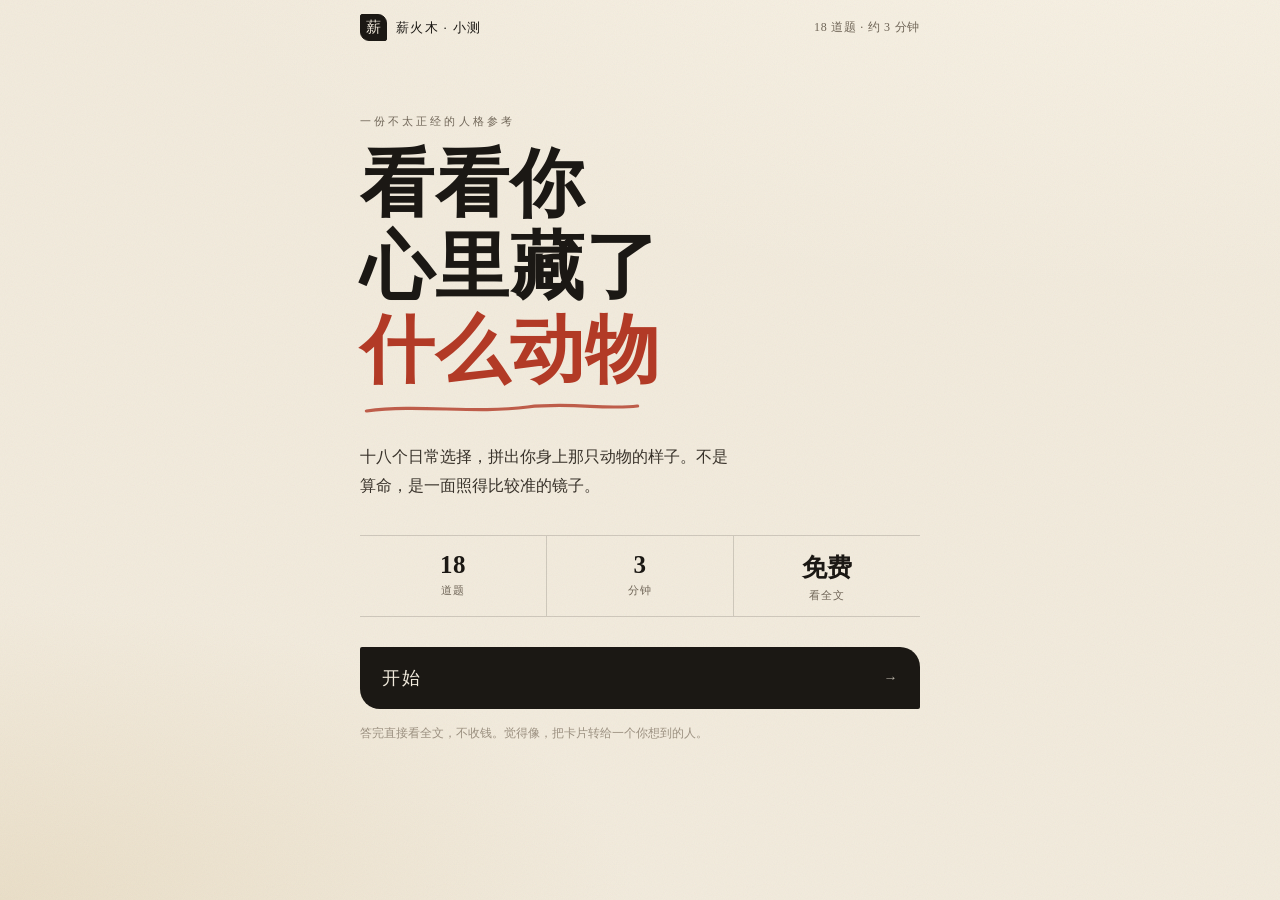
==== index.html @ 90b942be "static animal persona site" ====
<!doctype html>
<html lang="zh-CN">
<head>
<meta charset="utf-8">
<meta name="viewport" content="width=device-width,initial-scale=1,viewport-fit=cover">
<meta name="theme-color" content="#f2ebdd">
<title>看看你心里藏了什么动物</title>
<meta name="description" content="十八个日常选择，拼出你心里那只动物的样子。免费测，三分钟出结果。">
<meta property="og:type" content="website">
<meta property="og:site_name" content="薪火木 · 小测">
<meta property="og:title" content="看看你心里藏了什么动物">
<meta property="og:description" content="十八个日常选择，拼出你心里那只动物的样子。免费测，三分钟出结果。">
<meta property="og:image" content="https://assss07.github.io/animal-persona/og/jpg/default.jpg">
<meta property="og:image:width" content="600">
<meta property="og:image:height" content="800">
<link rel="stylesheet" href="app.css">
<link rel="icon" href="data:image/svg+xml,%3Csvg xmlns='http://www.w3.org/2000/svg' viewBox='0 0 64 64'%3E%3Crect width='64' height='64' fill='%23f2ebdd'/%3E%3Ctext x='32' y='46' font-size='40' text-anchor='middle' fill='%23b23a26'%3E兽%3C/text%3E%3C/svg%3E">
</head>
<body>
<div class="grain"></div>
<div class="bgchar" aria-hidden="true">兽</div>

<header class="topbar">
  <a class="brand" href="./" onclick="App.home(event)">
    <span class="brand-mark">薪</span>
    <span class="brand-name">薪火木 · 小测</span>
  </a>
  <span class="topbar-note" id="topnote">18 道题 · 约 3 分钟</span>
</header>

<main id="stage">

  <!-- 首屏 -->
  <section class="screen is-active" id="screen-intro">
    <p class="eyebrow">一份不太正经的人格参考</p>
    <h1 class="hero-title">
      看看你<br>
      心里藏了<br>
      <span class="ink-red">什么动物</span>
    </h1>
    <svg class="brush-line" viewBox="0 0 240 14" preserveAspectRatio="none" aria-hidden="true">
      <path d="M4 9 C48 2 96 12 142 5 C178 0 210 8 236 4" fill="none" stroke="currentColor" stroke-width="3.2" stroke-linecap="round"/>
    </svg>
    <p class="lede">十八个日常选择，拼出你身上那只动物的样子。不是算命，是一面照得比较准的镜子。</p>

    <div class="intro-meta">
      <div><b>18</b><span>道题</span></div>
      <div><b>3</b><span>分钟</span></div>
      <div><b id="meta-price-num">0.99</b><span id="meta-price-label">元看全文</span></div>
    </div>

    <button class="ink-btn" id="btn-start">
      <span>开始</span>
      <i>→</i>
    </button>
    <p class="tiny" id="intro-tiny">答完先看半份，觉得像再付。付完能保存，也能分享。</p>
  </section>

  <!-- 答题 -->
  <section class="screen" id="screen-quiz">
    <div class="quiz-head">
      <button class="back-btn" id="btn-back" aria-label="上一题">←</button>
      <div class="progress-wrap">
        <div class="progress-track"><i id="progress-fill"></i></div>
        <div class="progress-num"><b id="q-index">01</b><span>/ 18</span></div>
      </div>
    </div>
    <div class="q-body" id="q-body">
      <p class="q-kicker" id="q-kicker">第 1 题</p>
      <h2 class="q-text" id="q-text"></h2>
      <div class="options" id="options"></div>
    </div>
    <p class="quiz-hint">凭第一反应选，别想太久。</p>
  </section>

  <!-- 锁定预览 -->
  <section class="screen" id="screen-preview">
    <p class="eyebrow center">你心里那只动物是</p>
    <div class="animal-seal" id="preview-seal">
      <span id="preview-char">狼</span>
    </div>
    <h2 class="animal-name" id="preview-name">狼</h2>
    <p class="animal-hook" id="preview-hook"></p>
    <div class="traits" id="preview-traits"></div>

    <div class="locked-block">
      <div class="locked-fade" aria-hidden="true">
        <p>你进门时不一定先说话，但会先看一圈：谁和谁一伙，谁在硬撑。熟的人知道，你一旦认了，就很少往后退。</p>
        <p>你在意的东西，多半和这两件事有关。人多的时候你不怯场，可热闹散了，你需要一段谁也别找你的时间。</p>
        <p>容易卡住你的地方，也在这里。你不太争那个说了算的位置，别人定，你配合。</p>
      </div>
      <div class="locked-cover">
        <span class="lock-ico">◍</span>
        <b>完整报告锁住了</b>
        <span>五维分数 · 四段解读 · 专属金句</span>
      </div>
    </div>

    <button class="ink-btn" id="btn-unlock">
      <span>解锁完整报告</span>
      <i>¥0.99</i>
    </button>
    <button class="text-btn" id="btn-unlock-code">我有解锁码</button>
    <p class="tiny center" id="preview-note">演示环境可模拟支付，不会真扣钱。</p>
  </section>

  <!-- 完整报告 -->
  <section class="screen" id="screen-report">
    <p class="eyebrow center">你的动物</p>
    <div class="report-hero">
      <span class="report-char" id="report-char">狼</span>
      <div class="report-hero-meta">
        <h2 id="report-name">狼</h2>
        <p id="report-hook"></p>
      </div>
    </div>
    <div class="traits" id="report-traits"></div>

    <div class="radar-wrap">
      <canvas id="radar" width="640" height="560"></canvas>
      <p class="radar-cap">五维倾向 · 不是评分，是你把力气花在哪</p>
    </div>

    <div class="report-body" id="report-body"></div>

    <p class="contrast" id="report-contrast"></p>
    <p class="secondary-line" id="report-secondary"></p>

    <div class="quote-card" id="quote-card">
      <span class="quote-mark">“</span>
      <p id="report-quote"></p>
      <span class="quote-sign" id="quote-sign">狼 · 动物人格</span>
    </div>

    <div class="report-actions">
      <button class="ink-btn" id="btn-save-card">
        <span>保存分享卡</span><i>↓</i>
      </button>
      <button class="ghost-btn" id="btn-share">复制链接发给朋友</button>
      <button class="ghost-btn" id="btn-copy">复制这句话</button>
      <button class="text-btn" id="btn-retest">再测一次</button>
    </div>
    <p class="disclaimer" id="report-disclaimer">这是一份性格倾向参考，不构成专业评估。</p>
  </section>
</main>

<!-- 解锁弹层 -->
<div class="sheet-mask" id="sheet-mask" hidden>
  <div class="sheet" role="dialog" aria-modal="true" aria-labelledby="sheet-title">
    <button class="sheet-close" id="sheet-close" aria-label="关闭">×</button>
    <p class="eyebrow">完整报告</p>
    <h3 id="sheet-title">解锁前，确认一下</h3>
    <p class="sheet-copy">四段解读、五维图、专属金句，付完就能看，刷新也还在。</p>
    <div class="price-row"><b>¥0.99</b><span>一次买断 · 不订阅</span></div>
    <a class="ink-btn buy-btn" id="btn-buy" href="#" target="_blank" rel="noopener" hidden><span>去下单</span><i>¥0.99</i></a>
    <button class="ink-btn" id="btn-demo-pay"><span>模拟支付</span><i>演示</i></button>
    <div class="code-row">
      <input id="unlock-code" type="text" inputmode="text" placeholder="输入解锁码" autocomplete="off">
      <button id="btn-code-submit">解锁</button>
    </div>
    <p class="tiny center" id="sheet-note">演示环境不会真扣钱。正式收款需要接店铺或商户通道。</p>
  </div>
</div>

<div class="share-tip" id="share-tip" hidden>
  <div class="share-tip-card">
    <p class="tip-kicker">链接已复制</p>
    <h4>点右上角 ··· 发给朋友</h4>
    <p class="tip-copy">微信里没法直接调起分享，用右上角菜单里的「发送给朋友」。</p>
    <button class="ghost-btn" id="share-tip-close">知道了</button>
  </div>
</div>

<div class="img-tip" id="img-tip" hidden>
  <div class="img-tip-card">
    <p class="tip-kicker">长按图片保存</p>
    <img id="img-tip-img" alt="分享卡">
    <p class="tip-copy">微信里不能直接下载，长按这张图，选「保存图片」，就能发朋友圈或发给朋友。</p>
    <button class="ghost-btn" id="img-tip-close">知道了</button>
  </div>
</div>

<div class="toast" id="toast" role="status"></div>

<script src="engine.js"></script>
<script src="app.js"></script>
</body>
</html>
---- app.css ----
:root {
  --paper: #f2ebdd;
  --paper-2: #e9dfcc;
  --ink: #1b1814;
  --ink-soft: #38322a;
  --muted: #6f6557;
  --faint: #9b9080;
  --red: #b23a26;
  --red-soft: #cf6047;
  --line: rgba(27, 24, 20, .16);
  --serif: "Songti SC", "STSong", "Noto Serif SC", "Source Han Serif SC", "SimSun", serif;
  --sans: "PingFang SC", "Hiragino Sans GB", "Microsoft YaHei", sans-serif;
}

* { box-sizing: border-box; -webkit-tap-highlight-color: transparent; }

html, body { margin: 0; padding: 0; }

body {
  min-height: 100dvh;
  background:
    radial-gradient(120% 70% at 85% -10%, #f7f1e4 0%, rgba(247, 241, 228, 0) 60%),
    radial-gradient(90% 60% at 0% 100%, #eadfc9 0%, rgba(234, 223, 201, 0) 55%),
    var(--paper);
  color: var(--ink);
  font-family: var(--serif);
  -webkit-font-smoothing: antialiased;
  overflow-x: hidden;
}

.grain {
  position: fixed;
  inset: 0;
  pointer-events: none;
  z-index: 0;
  opacity: .28;
  background-image: url("data:image/svg+xml,%3Csvg xmlns='http://www.w3.org/2000/svg' width='160' height='160'%3E%3Cfilter id='n'%3E%3CfeTurbulence type='fractalNoise' baseFrequency='.9' numOctaves='3' stitchTiles='stitch'/%3E%3C/filter%3E%3Crect width='160' height='160' filter='url(%23n)' opacity='.22'/%3E%3C/svg%3E");
  mix-blend-mode: multiply;
}

.bgchar {
  position: fixed;
  top: 46%;
  right: -7vw;
  transform: translateY(-50%);
  writing-mode: vertical-rl;
  font-size: 66vh;
  line-height: 1;
  color: transparent;
  -webkit-text-stroke: 1px rgba(27, 24, 20, .07);
  opacity: .38;
  pointer-events: none;
  z-index: 0;
  user-select: none;
}

.topbar {
  position: relative;
  z-index: 3;
  display: flex;
  align-items: center;
  justify-content: space-between;
  gap: 12px;
  padding: calc(14px + env(safe-area-inset-top)) 22px 10px;
  max-width: 560px;
  margin: 0 auto;
}

.brand {
  display: inline-flex;
  align-items: center;
  gap: 9px;
  color: inherit;
  text-decoration: none;
}

.brand-mark {
  display: grid;
  place-items: center;
  width: 27px;
  height: 27px;
  border: 1px solid var(--ink);
  border-radius: 2px 9px 2px 9px;
  font-size: 15px;
  line-height: 1;
  background: var(--ink);
  color: var(--paper);
}

.brand-name { font-size: 13px; letter-spacing: .1em; }

.topbar-note { font-size: 12px; color: var(--muted); letter-spacing: .06em; }

main {
  position: relative;
  z-index: 2;
  max-width: 560px;
  margin: 0 auto;
  padding: 0 24px calc(56px + env(safe-area-inset-bottom));
}

.screen { display: none; }
.screen.is-active { display: block; animation: rise .5s cubic-bezier(.22, .9, .3, 1) both; }

@keyframes rise {
  from { opacity: 0; transform: translateY(14px); }
  to { opacity: 1; transform: translateY(0); }
}

/* ---------- 首屏 ---------- */
#screen-intro { padding-top: clamp(28px, 9vh, 84px); }

.eyebrow {
  margin: 0 0 14px;
  font-size: 11px;
  letter-spacing: .28em;
  color: var(--muted);
  text-transform: uppercase;
}
.eyebrow.center { text-align: center; }

.hero-title {
  margin: 0;
  font-size: clamp(46px, 13.4vw, 74px);
  line-height: 1.12;
  font-weight: 600;
  letter-spacing: .015em;
}

.ink-red { color: var(--red); position: relative; }

.brush-line {
  display: block;
  width: min(64%, 280px);
  height: 14px;
  margin: 10px 0 0 2px;
  color: var(--red);
  opacity: .8;
}

.lede {
  margin: 26px 0 0;
  max-width: 23em;
  font-size: 16px;
  line-height: 1.85;
  color: var(--ink-soft);
}

.intro-meta {
  display: flex;
  gap: 0;
  margin: 34px 0 30px;
  border-top: 1px solid var(--line);
  border-bottom: 1px solid var(--line);
}

.intro-meta > div {
  flex: 1;
  padding: 15px 4px 13px;
  text-align: center;
  border-right: 1px solid var(--line);
}
.intro-meta > div:last-child { border-right: 0; }
.intro-meta b { display: block; font-size: 25px; font-weight: 600; letter-spacing: .02em; }
.intro-meta span { display: block; margin-top: 4px; font-size: 11px; color: var(--muted); letter-spacing: .08em; }

.ink-btn {
  display: flex;
  align-items: center;
  justify-content: space-between;
  gap: 16px;
  width: 100%;
  padding: 19px 22px;
  border: 0;
  border-radius: 2px 20px 2px 20px;
  background: var(--ink);
  color: var(--paper);
  font-family: var(--serif);
  font-size: 18px;
  letter-spacing: .1em;
  cursor: pointer;
  transition: transform .18s ease, background .18s ease;
}
.ink-btn:hover { background: #2a251e; transform: translateY(-1px); }
.ink-btn:active { transform: translateY(1px); }
.ink-btn i { font-style: normal; font-size: 14px; opacity: .72; letter-spacing: .04em; }

.tiny {
  margin: 14px 0 0;
  font-size: 12px;
  line-height: 1.7;
  color: var(--faint);
}
.tiny.center { text-align: center; }

/* ---------- 答题 ---------- */
#screen-quiz { padding-top: 2vh; }

.quiz-head { display: flex; align-items: center; gap: 14px; margin-bottom: clamp(30px, 7vh, 62px); }

.back-btn {
  flex: none;
  width: 38px;
  height: 38px;
  border: 1px solid var(--line);
  border-radius: 50%;
  background: transparent;
  color: var(--ink);
  font-size: 17px;
  cursor: pointer;
}
.back-btn:disabled { opacity: .25; cursor: default; }

.progress-wrap { flex: 1; display: flex; align-items: center; gap: 14px; }
.progress-track { flex: 1; height: 2px; background: rgba(27, 24, 20, .13); overflow: hidden; }
.progress-track i { display: block; height: 100%; width: 0; background: var(--ink); transition: width .35s ease; }
.progress-num { display: flex; align-items: baseline; gap: 3px; font-variant-numeric: tabular-nums; }
.progress-num b { font-size: 21px; font-weight: 600; }
.progress-num span { font-size: 11px; color: var(--muted); }

.q-kicker { margin: 0 0 14px; font-size: 12px; letter-spacing: .22em; color: var(--red); }

.q-text {
  margin: 0 0 clamp(26px, 5vh, 42px);
  font-size: clamp(22px, 6vw, 27px);
  line-height: 1.6;
  font-weight: 600;
  letter-spacing: .01em;
}

.options { display: block; }

.opt {
  position: relative;
  display: flex;
  align-items: flex-start;
  gap: 14px;
  width: 100%;
  padding: 17px 2px 17px 0;
  border: 0;
  border-top: 1px solid var(--line);
  background: transparent;
  color: var(--ink);
  font-family: var(--serif);
  font-size: 16.5px;
  line-height: 1.6;
  text-align: left;
  cursor: pointer;
  transition: padding-left .18s ease, color .18s ease;
}
.opt:last-child { border-bottom: 1px solid var(--line); }
.opt:hover { padding-left: 8px; color: var(--red); }
.opt .num {
  flex: none;
  width: 24px;
  padding-top: 2px;
  font-family: var(--sans);
  font-size: 11px;
  color: var(--faint);
  letter-spacing: .05em;
}
.opt.chosen { color: var(--red); }
.opt.chosen .num { color: var(--red); }

.quiz-hint { margin-top: 26px; font-size: 12px; color: var(--faint); letter-spacing: .04em; }

/* ---------- 预览 ---------- */
#screen-preview { padding-top: clamp(12px, 3vh, 30px); text-align: center; }

.animal-seal {
  position: relative;
  display: grid;
  place-items: center;
  width: 172px;
  height: 172px;
  margin: 8px auto 0;
  border-radius: 50%;
  color: var(--ink);
}
.animal-seal::before {
  content: "";
  position: absolute;
  inset: 0;
  border: 1px solid rgba(178, 58, 38, .55);
  border-radius: 50%;
  transform: rotate(-4deg) scale(1.02);
}
.animal-seal::after {
  content: "";
  position: absolute;
  inset: 11px;
  border: 1px dashed rgba(27, 24, 20, .22);
  border-radius: 50%;
}
#preview-char {
  font-size: 92px;
  line-height: 1;
  font-weight: 600;
  position: relative;
  z-index: 1;
  writing-mode: vertical-rl;
  text-orientation: upright;
  white-space: nowrap;
  letter-spacing: .02em;
}

.animal-name { margin: 16px 0 0; font-size: 25px; letter-spacing: .18em; font-weight: 600; }

.animal-hook {
  margin: 12px auto 0;
  max-width: 18em;
  font-size: 18px;
  line-height: 1.7;
  color: var(--ink-soft);
}

.traits { display: flex; flex-wrap: wrap; justify-content: center; gap: 8px; margin: 20px 0 0; }
.traits span {
  padding: 6px 12px 7px;
  border: 1px solid var(--line);
  border-radius: 100px;
  font-size: 12.5px;
  color: var(--ink-soft);
  letter-spacing: .05em;
}

.locked-block {
  position: relative;
  margin: 30px 0 26px;
  padding: 22px 20px;
  border-top: 1px solid var(--line);
  border-bottom: 1px solid var(--line);
  text-align: left;
  overflow: hidden;
}
.locked-fade { filter: blur(3.2px); opacity: .5; user-select: none; }
.locked-fade p { margin: 0 0 12px; font-size: 15px; line-height: 1.9; color: var(--ink-soft); }
.locked-fade p:last-child { margin-bottom: 0; }

.locked-cover {
  position: absolute;
  inset: 0;
  display: flex;
  flex-direction: column;
  align-items: center;
  justify-content: center;
  gap: 7px;
  background: linear-gradient(180deg, rgba(242, 235, 221, .35), rgba(242, 235, 221, .92) 45%, var(--paper));
  text-align: center;
}
.locked-cover b { font-size: 17px; letter-spacing: .08em; }
.locked-cover span:last-child { font-size: 11.5px; color: var(--muted); letter-spacing: .06em; }
.lock-ico { font-size: 22px; color: var(--red); }

.text-btn {
  margin: 14px auto 0;
  padding: 6px;
  border: 0;
  background: transparent;
  color: var(--muted);
  font-family: var(--serif);
  font-size: 13px;
  letter-spacing: .06em;
  text-decoration: underline;
  text-underline-offset: 4px;
  cursor: pointer;
}

/* ---------- 报告 ---------- */
#screen-report { padding-top: clamp(10px, 3vh, 26px); }

.report-hero { display: flex; align-items: center; gap: 20px; margin-top: 4px; }
.report-char {
  flex: none;
  width: 112px;
  height: 112px;
  display: grid;
  place-items: center;
  border-radius: 50%;
  border: 1px solid rgba(178, 58, 38, .5);
  font-size: 58px;
  line-height: 1;
  color: var(--red);
  background: radial-gradient(circle at 35% 30%, rgba(255, 255, 255, .5), rgba(255, 255, 255, 0) 65%);
  writing-mode: vertical-rl;
  text-orientation: upright;
  white-space: nowrap;
  letter-spacing: .02em;
}
.report-hero-meta h2 { margin: 0; font-size: 30px; letter-spacing: .16em; font-weight: 600; }
.report-hero-meta p { margin: 9px 0 0; font-size: 15px; line-height: 1.65; color: var(--muted); }

.report-body { margin-top: 34px; }
.report-body section { margin: 0 0 30px; }
.report-body h3 {
  margin: 0 0 10px;
  font-size: 12px;
  font-weight: 500;
  letter-spacing: .22em;
  color: var(--red);
}
.report-body p {
  margin: 0;
  font-size: 16.5px;
  line-height: 2;
  color: var(--ink-soft);
  text-align: justify;
}
.report-body section:first-child p::first-letter {
  font-size: 2.6em;
  float: left;
  line-height: .92;
  padding: 4px 7px 0 0;
  color: var(--red);
}

.radar-wrap { margin: 26px 0 30px; }
#radar { display: block; width: 100%; height: auto; }
.radar-cap { margin: 2px 0 0; text-align: center; font-size: 11.5px; color: var(--faint); letter-spacing: .06em; }

.contrast {
  margin: 6px 0 0;
  padding: 18px 20px;
  border-left: 3px solid var(--red);
  background: rgba(255, 255, 255, .28);
  font-size: 16px;
  line-height: 1.8;
  color: var(--ink);
}
.secondary-line { margin: 12px 0 0; font-size: 13px; color: var(--muted); }

.quote-card {
  position: relative;
  margin: 34px 0 30px;
  padding: 38px 30px 30px;
  background: var(--ink);
  color: var(--paper);
  border-radius: 2px 26px 2px 26px;
  transform: rotate(-.5deg);
}
.quote-mark {
  position: absolute;
  top: 2px;
  left: 18px;
  font-size: 64px;
  line-height: 1;
  color: var(--red-soft);
  opacity: .85;
}
.quote-card p {
  position: relative;
  margin: 0;
  font-size: clamp(20px, 5.6vw, 25px);
  line-height: 1.65;
  letter-spacing: .04em;
}
.quote-sign { display: block; margin-top: 18px; font-size: 11px; color: rgba(242, 235, 221, .55); letter-spacing: .18em; }

.report-actions { display: grid; gap: 12px; }

.ghost-btn {
  width: 100%;
  padding: 15px;
  border: 1px solid var(--ink);
  border-radius: 14px 2px 14px 2px;
  background: transparent;
  color: var(--ink);
  font-family: var(--serif);
  font-size: 15px;
  letter-spacing: .08em;
  cursor: pointer;
}

.disclaimer {
  margin: 26px 0 0;
  text-align: center;
  font-size: 11px;
  line-height: 1.7;
  color: var(--faint);
}

/* ---------- 弹层 ---------- */
.sheet-mask {
  position: fixed;
  inset: 0;
  z-index: 20;
  display: flex;
  align-items: flex-end;
  justify-content: center;
  background: rgba(20, 17, 14, .45);
  backdrop-filter: blur(3px);
  padding: 0;
}
.sheet-mask[hidden] { display: none; }

.sheet {
  position: relative;
  width: 100%;
  max-width: 560px;
  max-height: 88dvh;
  overflow-y: auto;
  padding: 26px 24px calc(26px + env(safe-area-inset-bottom));
  background: var(--paper);
  border-radius: 22px 22px 0 0;
  box-shadow: 0 -18px 50px rgba(20, 17, 14, .25);
  animation: sheetUp .34s cubic-bezier(.22, .9, .3, 1) both;
}
@keyframes sheetUp { from { transform: translateY(40px); opacity: .4; } to { transform: translateY(0); opacity: 1; } }

.sheet h3 { margin: 0 0 10px; font-size: 21px; letter-spacing: .04em; }
.sheet-copy { margin: 0; font-size: 14px; line-height: 1.8; color: var(--muted); }
.sheet-close {
  position: absolute;
  top: 14px;
  right: 16px;
  width: 34px;
  height: 34px;
  border: 0;
  background: transparent;
  color: var(--muted);
  font-size: 26px;
  line-height: 1;
  cursor: pointer;
}

.price-row {
  display: flex;
  align-items: baseline;
  gap: 10px;
  margin: 22px 0 18px;
  padding: 16px 0;
  border-top: 1px solid var(--line);
  border-bottom: 1px solid var(--line);
}
.price-row b { font-size: 34px; font-weight: 600; }
.price-row span { font-size: 12px; color: var(--muted); }

.code-row { display: flex; gap: 8px; margin-top: 14px; }
.code-row input {
  flex: 1;
  min-width: 0;
  padding: 13px 14px;
  border: 1px solid var(--line);
  border-radius: 2px;
  background: rgba(255, 255, 255, .4);
  font-family: var(--sans);
  font-size: 15px;
  color: var(--ink);
  outline: none;
}
.code-row input:focus { border-color: var(--ink); }
.code-row button {
  flex: none;
  padding: 0 20px;
  border: 1px solid var(--ink);
  border-radius: 2px;
  background: transparent;
  font-family: var(--serif);
  font-size: 14px;
  color: var(--ink);
  cursor: pointer;
}

.ink-btn.buy-btn { text-decoration: none; box-sizing: border-box; }
.ink-btn.buy-btn[hidden] { display: none; }

/* ---------- 微信分享提示 ---------- */
.share-tip {
  position: fixed;
  inset: 0;
  z-index: 30;
  background: rgba(20, 17, 14, .62);
  backdrop-filter: blur(2px);
  display: flex;
  justify-content: flex-end;
  align-items: flex-start;
  padding: calc(18px + env(safe-area-inset-top)) 18px 0;
}
.share-tip[hidden] { display: none; }
.share-tip-card {
  position: relative;
  width: min(300px, 84vw);
  margin-top: 54px;
  padding: 20px 20px 18px;
  background: var(--paper);
  border-radius: 4px 18px 4px 18px;
  box-shadow: 0 18px 46px rgba(15, 12, 9, .3);
}
.share-tip-card::before {
  content: "";
  position: absolute;
  top: -10px;
  right: 34px;
  width: 18px;
  height: 18px;
  background: var(--paper);
  transform: rotate(45deg);
}
.tip-kicker {
  margin: 0 0 8px;
  font-size: 11px;
  letter-spacing: .16em;
  color: var(--red);
}
.share-tip-card h4 {
  margin: 0;
  font-family: var(--serif);
  font-size: 21px;
  font-weight: 600;
  letter-spacing: .04em;
}
.tip-copy {
  margin: 10px 0 16px;
  font-size: 13px;
  line-height: 1.75;
  color: var(--muted);
}
.share-tip-card .ghost-btn { padding: 12px; font-size: 14px; }


/* ---------- 长按保存提示（微信内） ---------- */
.img-tip {
  position: fixed;
  inset: 0;
  z-index: 35;
  background: rgba(20, 17, 14, .78);
  backdrop-filter: blur(3px);
  display: flex;
  align-items: center;
  justify-content: center;
  padding: calc(16px + env(safe-area-inset-top)) 16px calc(16px + env(safe-area-inset-bottom));
}
.img-tip[hidden] { display: none; }
.img-tip-card {
  width: min(340px, 92vw);
  max-height: 100%;
  overflow-y: auto;
  padding: 16px 16px 14px;
  background: var(--paper);
  border-radius: 4px 18px 4px 18px;
  box-shadow: 0 18px 46px rgba(15, 12, 9, .34);
}
.img-tip-card img {
  display: block;
  width: 100%;
  height: auto;
  margin: 2px 0 10px;
  border-radius: 3px;
  box-shadow: 0 8px 22px rgba(43, 34, 24, .16);
}
.img-tip-card .tip-copy { margin: 0 0 12px; text-align: center; }
.img-tip-card .ghost-btn { width: 100%; padding: 12px; font-size: 14px; }

/* ---------- toast ---------- */
.toast {
  position: fixed;
  left: 50%;
  bottom: calc(34px + env(safe-area-inset-bottom));
  z-index: 40;
  transform: translate(-50%, 16px);
  max-width: 78vw;
  padding: 11px 18px;
  border-radius: 100px;
  background: rgba(27, 24, 20, .93);
  color: var(--paper);
  font-size: 13px;
  letter-spacing: .04em;
  opacity: 0;
  pointer-events: none;
  transition: opacity .22s ease, transform .22s ease;
}
.toast.show { opacity: 1; transform: translate(-50%, 0); }

/* ---------- 桌面 ---------- */
@media (min-width: 760px) {
  main { padding-left: 0; padding-right: 0; }
  .topbar { padding-left: 0; padding-right: 0; }
  .sheet-mask { align-items: center; }
  .sheet { border-radius: 6px 26px 6px 26px; padding-bottom: 28px; }
  #screen-intro { padding-top: 7vh; }
}

@media (max-width: 380px) {
  main { padding-left: 20px; padding-right: 20px; }
  .topbar { padding-left: 18px; padding-right: 18px; }
  .report-char { width: 92px; height: 92px; font-size: 48px; }
  .report-hero { gap: 14px; }
  .intro-meta b { font-size: 22px; }
}

@media (prefers-reduced-motion: reduce) {
  *, *::before, *::after { animation-duration: .01ms !important; transition-duration: .01ms !important; }
}
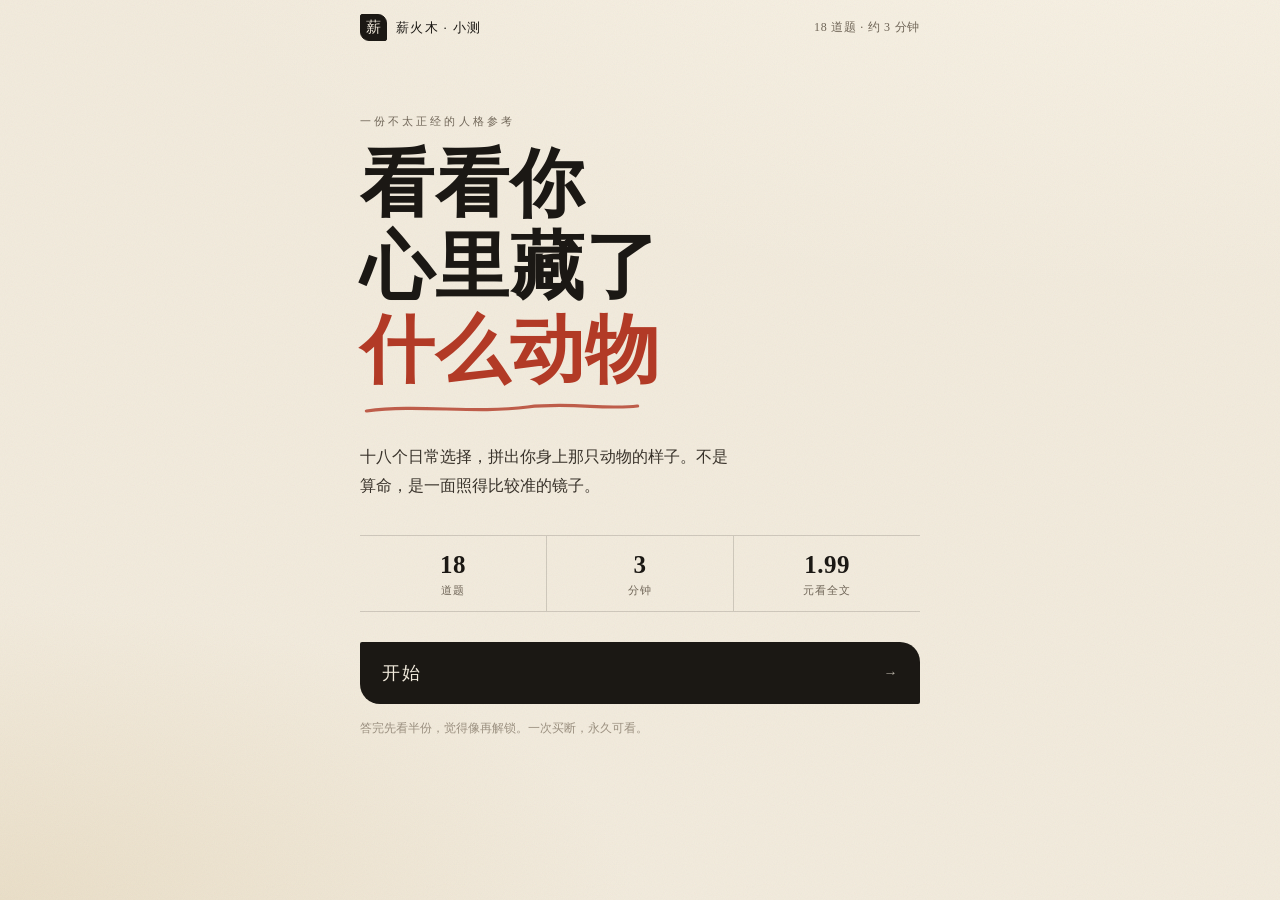
==== commit 082c36d5: "付费墙：1.99 解锁完整报告，离线解锁码" ====
--- a/index.html
+++ b/index.html
@@ -46,14 +46,14 @@
     <div class="intro-meta">
       <div><b>18</b><span>道题</span></div>
       <div><b>3</b><span>分钟</span></div>
-      <div><b id="meta-price-num">0.99</b><span id="meta-price-label">元看全文</span></div>
+      <div><b id="meta-price-num">1.99</b><span id="meta-price-label">元看全文</span></div>
     </div>
 
     <button class="ink-btn" id="btn-start">
       <span>开始</span>
       <i>→</i>
     </button>
-    <p class="tiny" id="intro-tiny">答完先看半份，觉得像再付。付完能保存，也能分享。</p>
+    <p class="tiny" id="intro-tiny">答完先看半份，觉得像再解锁。一次买断，永久可看。</p>
   </section>
 
   <!-- 答题 -->
@@ -84,7 +84,7 @@
     <div class="traits" id="preview-traits"></div>
 
     <div class="locked-block">
-      <div class="locked-fade" aria-hidden="true">
+      <div class="locked-fade" id="locked-fade" aria-hidden="true">
         <p>你进门时不一定先说话，但会先看一圈：谁和谁一伙，谁在硬撑。熟的人知道，你一旦认了，就很少往后退。</p>
         <p>你在意的东西，多半和这两件事有关。人多的时候你不怯场，可热闹散了，你需要一段谁也别找你的时间。</p>
         <p>容易卡住你的地方，也在这里。你不太争那个说了算的位置，别人定，你配合。</p>
@@ -98,10 +98,10 @@
 
     <button class="ink-btn" id="btn-unlock">
       <span>解锁完整报告</span>
-      <i>¥0.99</i>
+      <i id="unlock-price">¥1.99</i>
     </button>
     <button class="text-btn" id="btn-unlock-code">我有解锁码</button>
-    <p class="tiny center" id="preview-note">演示环境可模拟支付，不会真扣钱。</p>
+    <p class="tiny center" id="preview-note">一次买断，不订阅。</p>
   </section>
 
   <!-- 完整报告 -->
@@ -151,14 +151,14 @@
     <p class="eyebrow">完整报告</p>
     <h3 id="sheet-title">解锁前，确认一下</h3>
     <p class="sheet-copy">四段解读、五维图、专属金句，付完就能看，刷新也还在。</p>
-    <div class="price-row"><b>¥0.99</b><span>一次买断 · 不订阅</span></div>
-    <a class="ink-btn buy-btn" id="btn-buy" href="#" target="_blank" rel="noopener" hidden><span>去下单</span><i>¥0.99</i></a>
-    <button class="ink-btn" id="btn-demo-pay"><span>模拟支付</span><i>演示</i></button>
+    <div class="price-row"><b id="sheet-price">¥1.99</b><span>一次买断 · 不订阅</span></div>
+    <a class="ink-btn buy-btn" id="btn-buy" href="#" target="_blank" rel="noopener" hidden><span>去下单</span><i id="buy-price">¥1.99</i></a>
+    <p class="tiny center" id="buy-contact" hidden></p>
     <div class="code-row">
-      <input id="unlock-code" type="text" inputmode="text" placeholder="输入解锁码" autocomplete="off">
+      <input id="unlock-code" type="text" inputmode="text" placeholder="输入 12 位解锁码" autocomplete="off" autocapitalize="characters" spellcheck="false" maxlength="14">
       <button id="btn-code-submit">解锁</button>
     </div>
-    <p class="tiny center" id="sheet-note">演示环境不会真扣钱。正式收款需要接店铺或商户通道。</p>
+    <p class="tiny center" id="sheet-note">付款后凭解锁码查看完整报告。</p>
   </div>
 </div>
 
